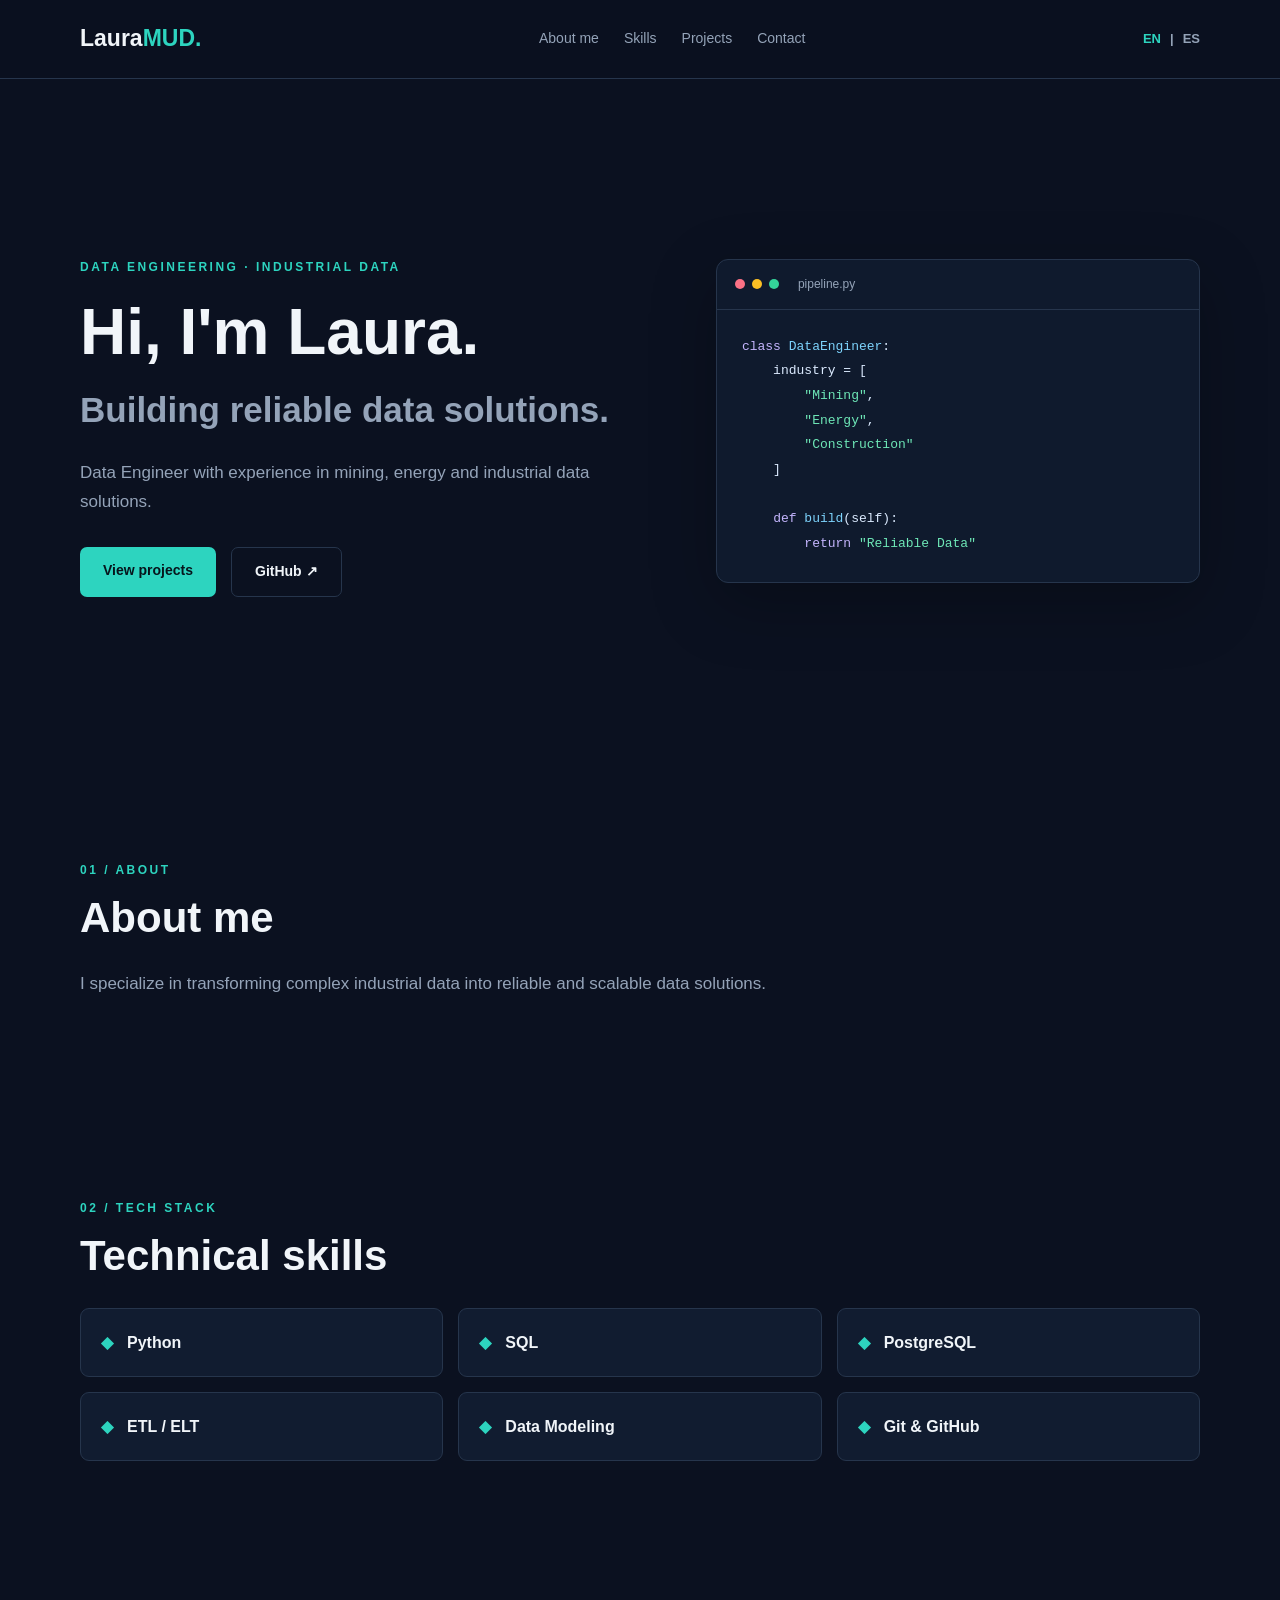
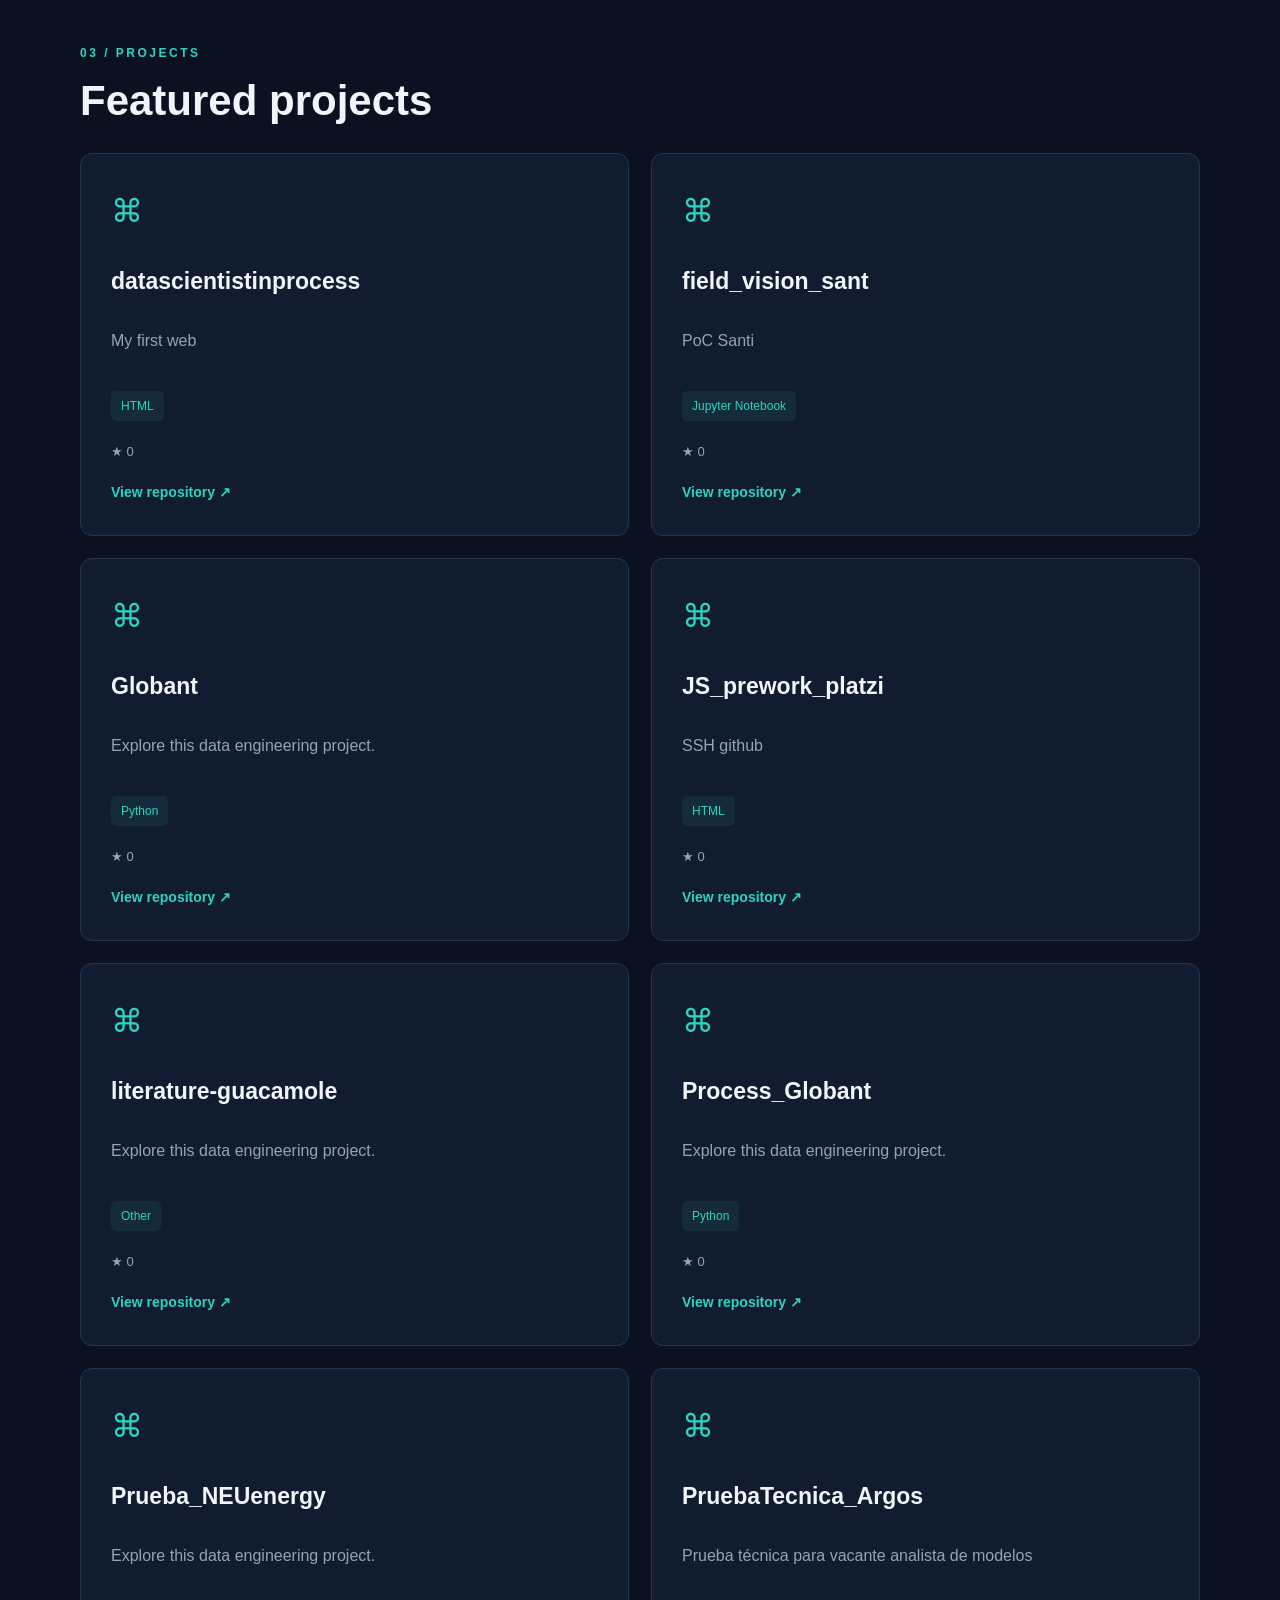
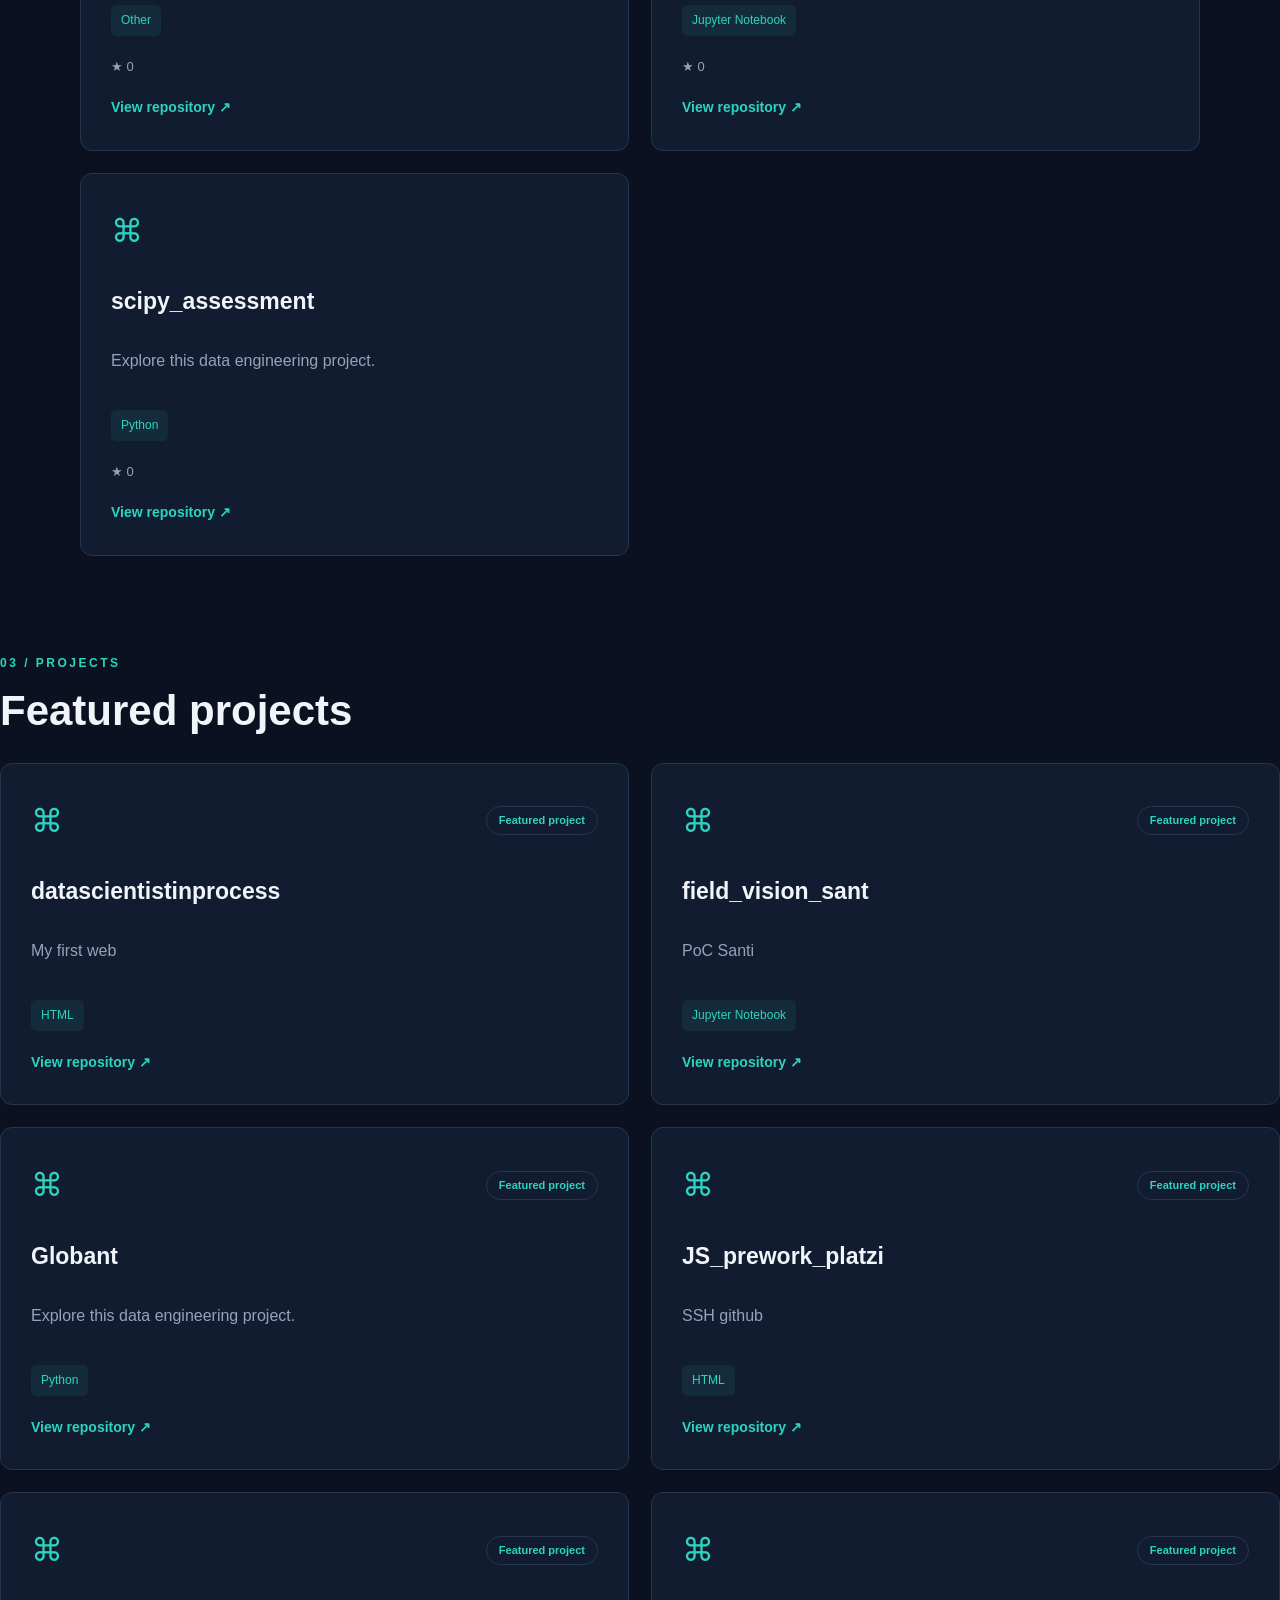
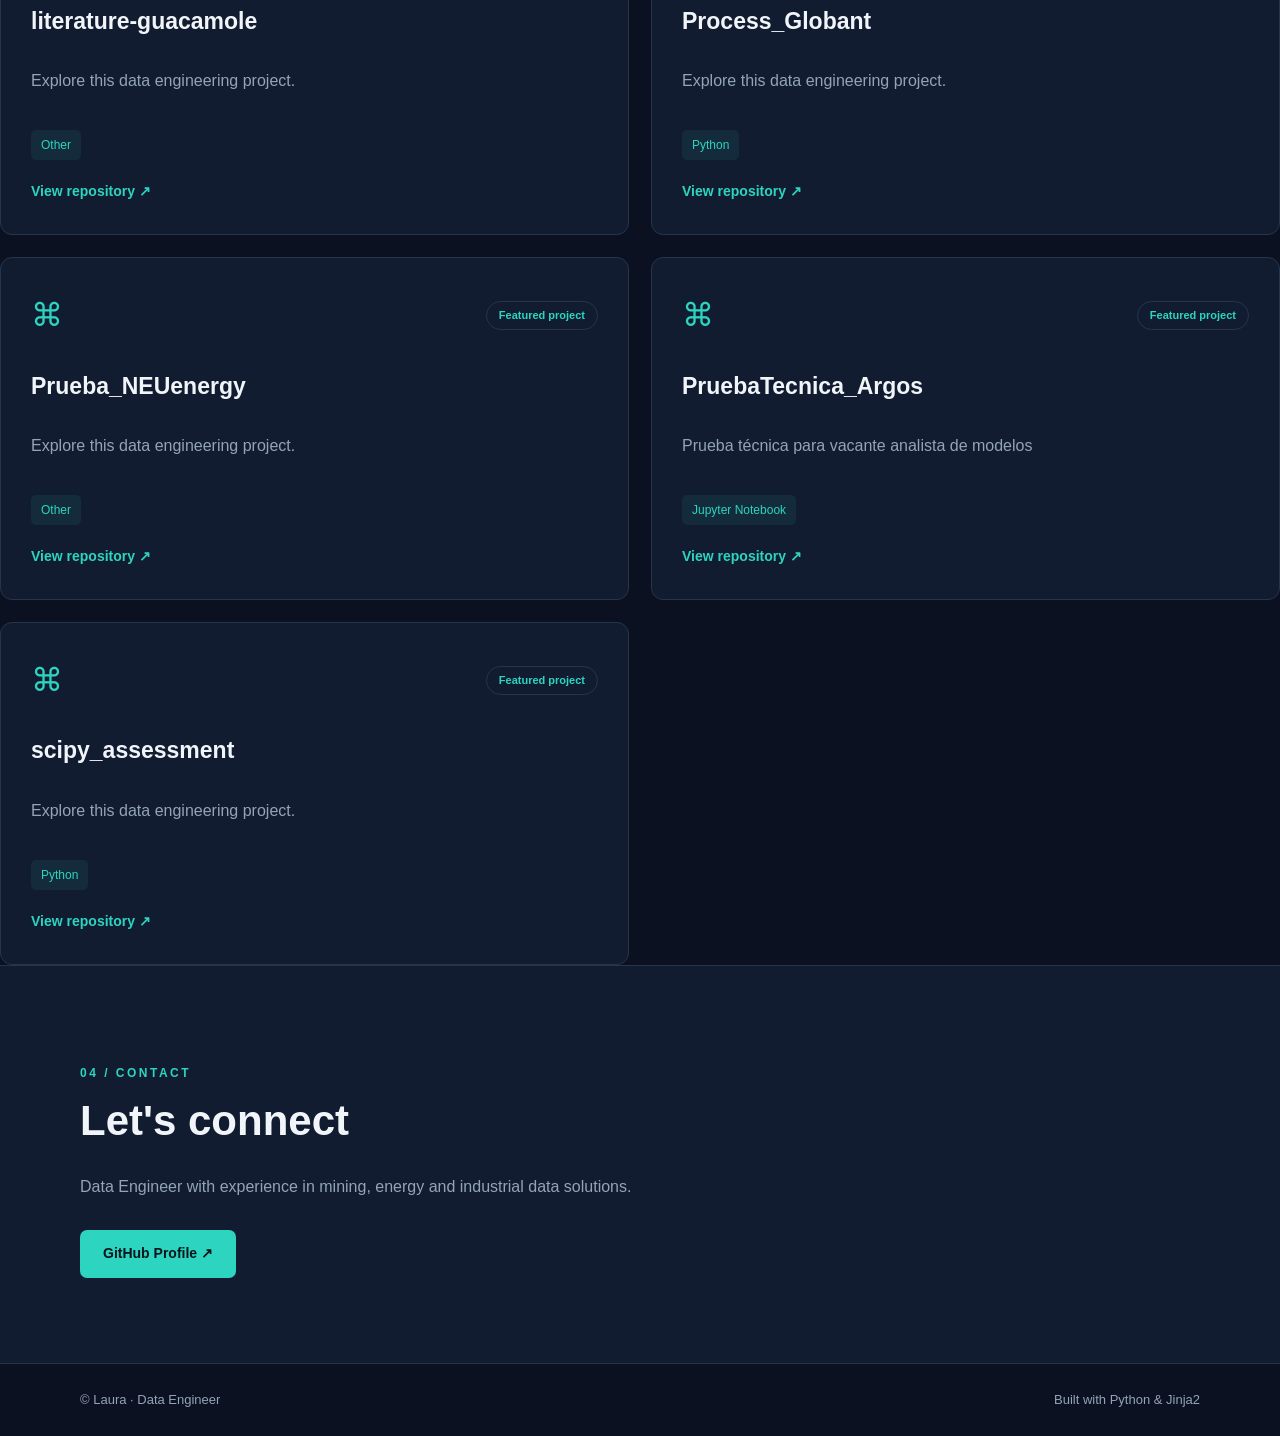
==== docs/index.html @ f6bfea3d "Initial commit: data engineering portfolio" ====
<!DOCTYPE html><html lang="en"><head><meta charset="UTF-8"><meta name="viewport" content="width=device-width, initial-scale=1"><meta http-equiv="refresh" content="0;url=en/"><title>Laura | Data Engineer</title></head><body><p><a href="en/">Enter portfolio</a></p></body></html>
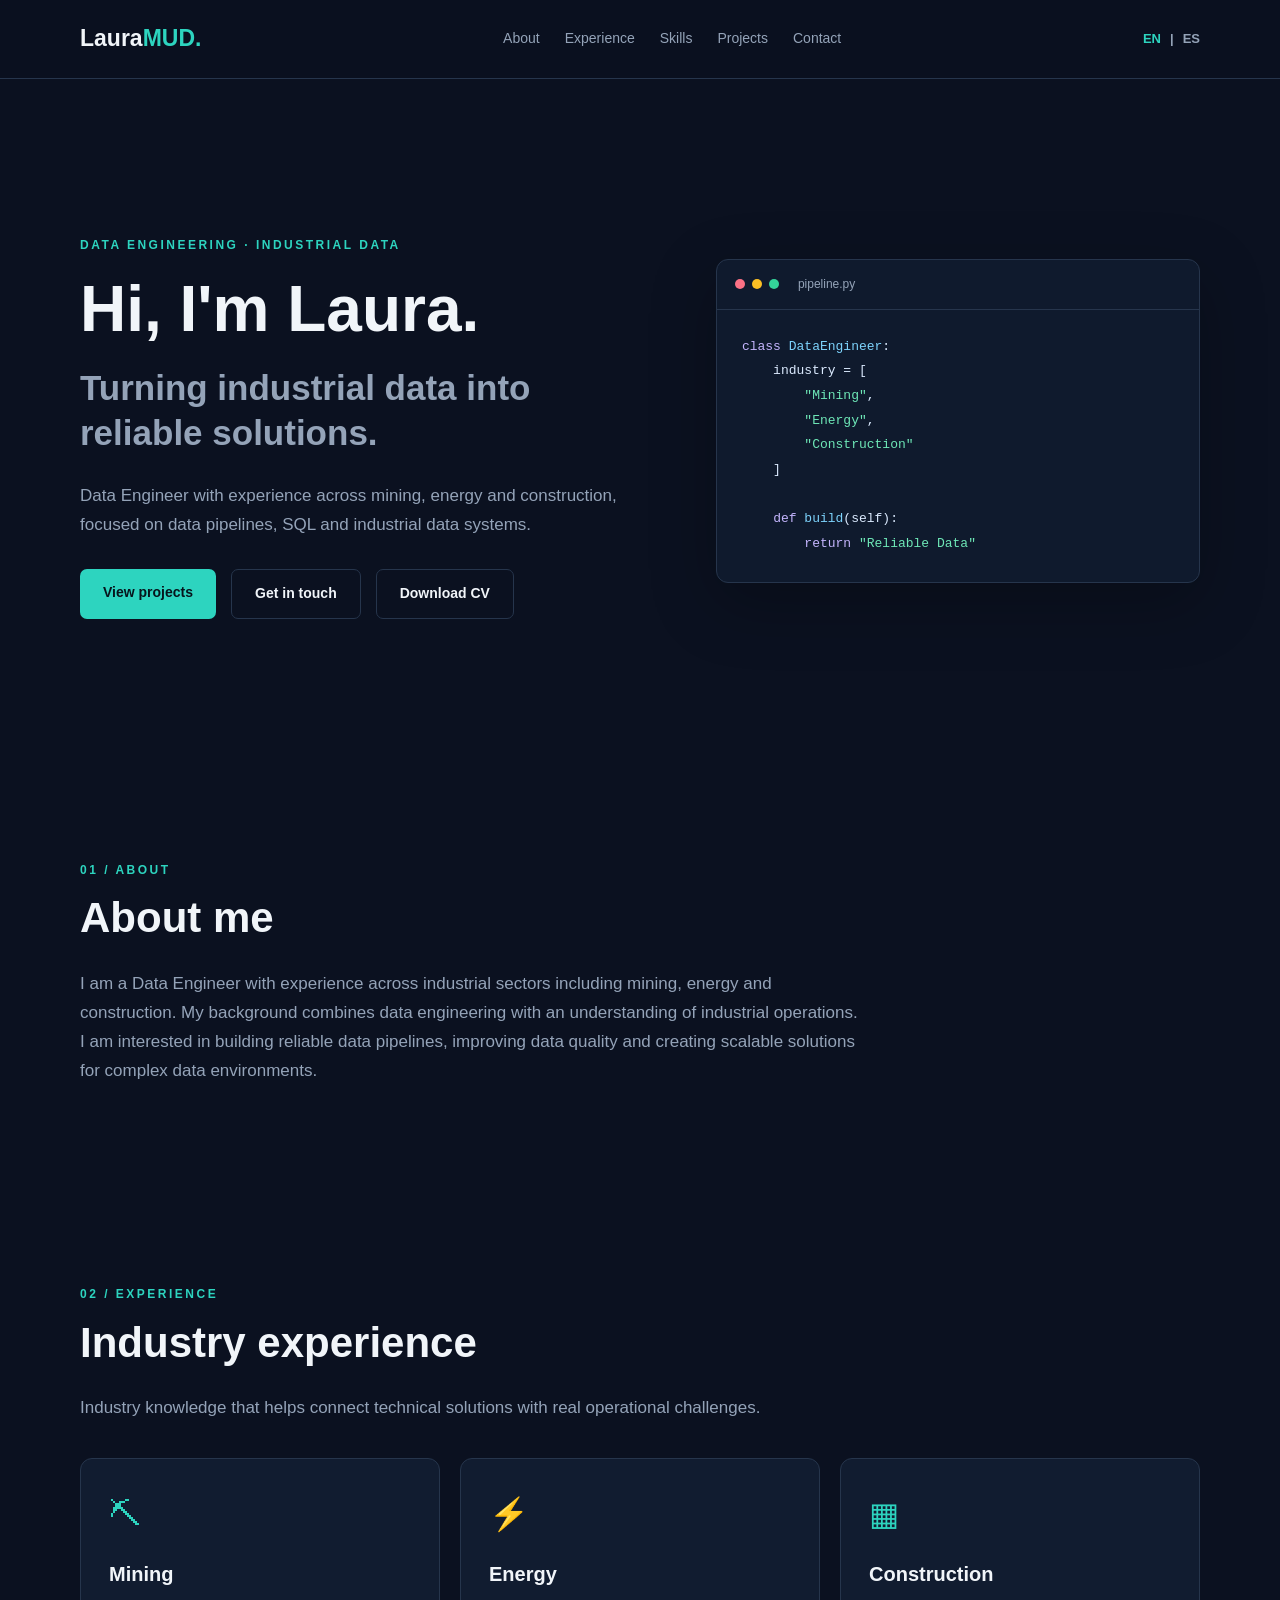
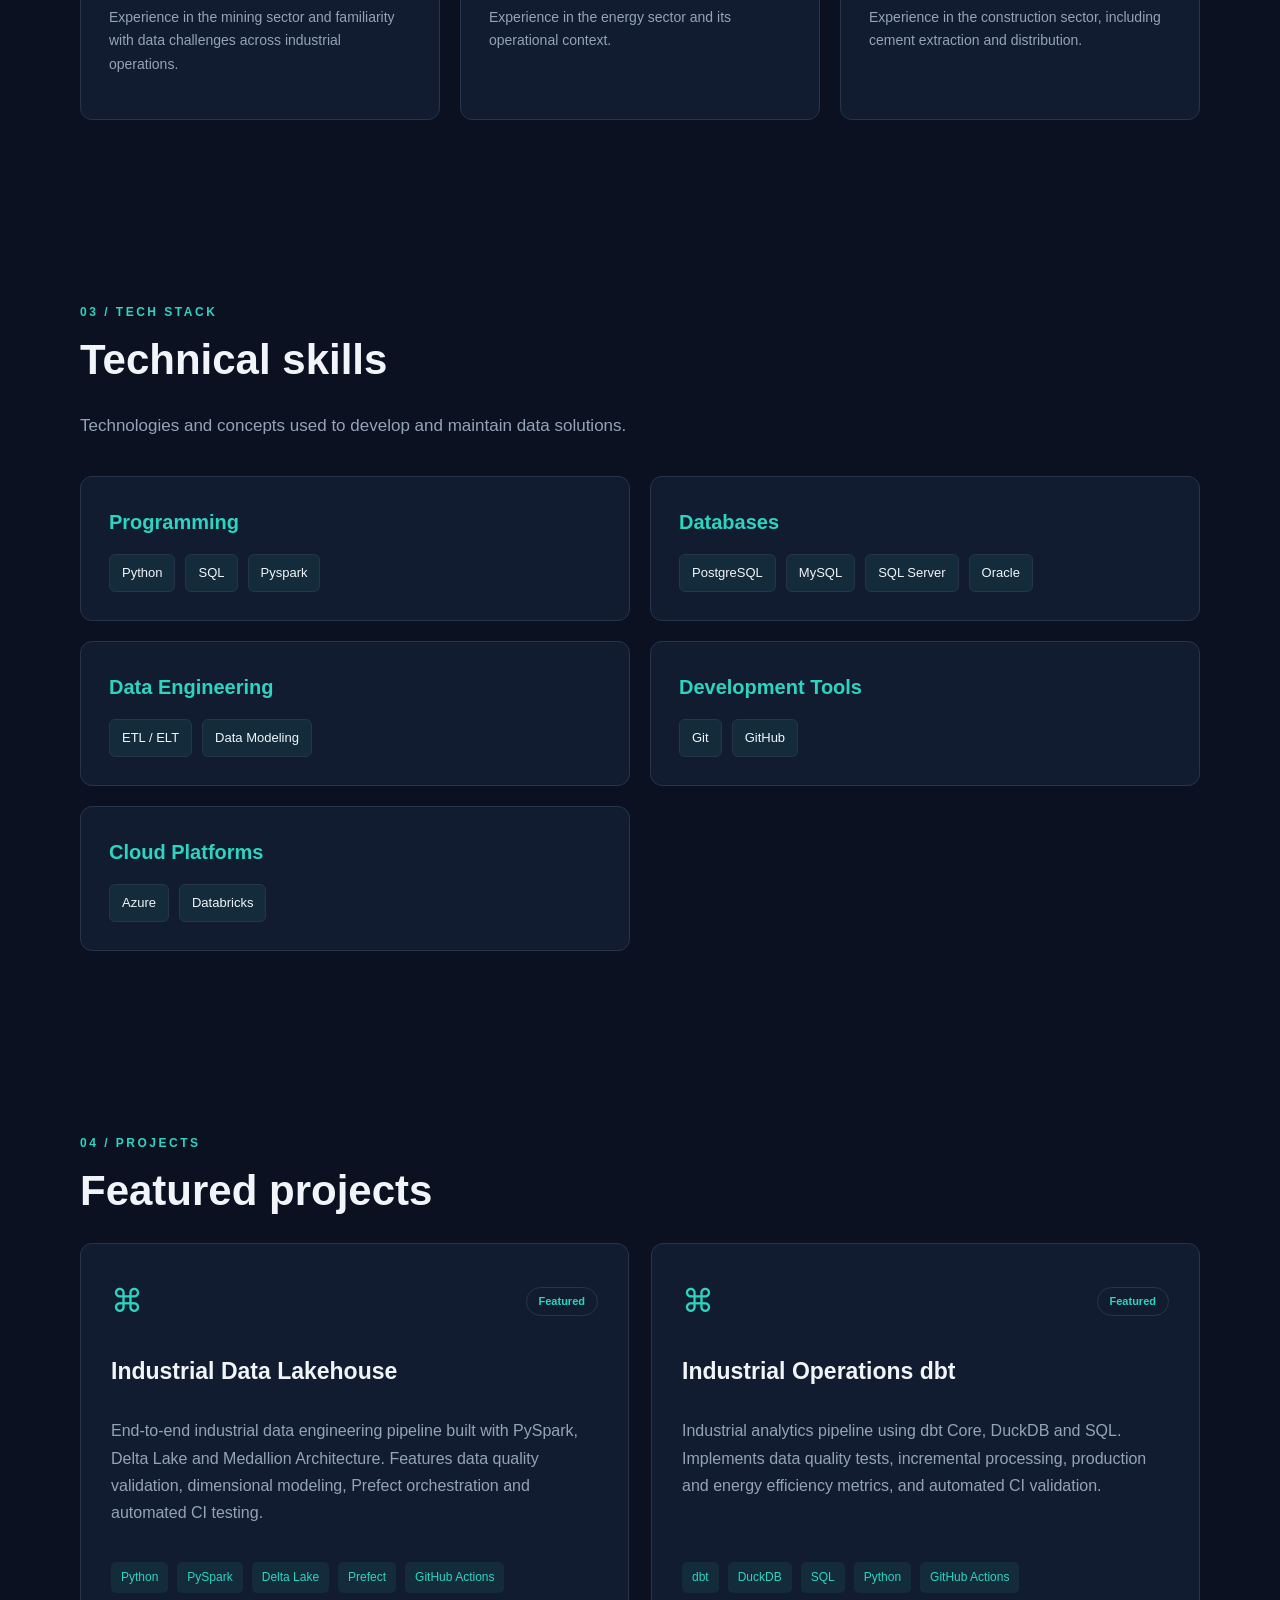
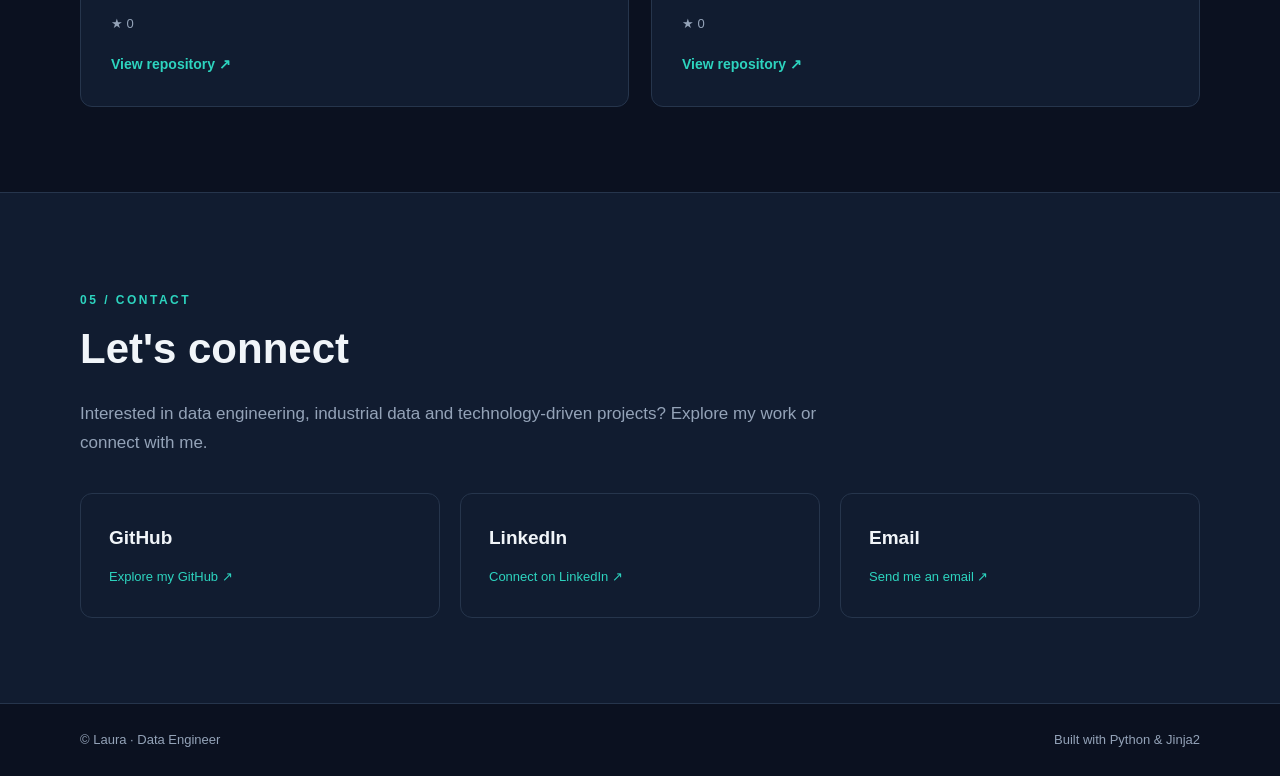
==== commit 6ef4c049: "feat(portfolio): build bilingual professional portfolio with curated projects and CVs" ====
--- a/docs/index.html
+++ b/docs/index.html
@@ -1 +1,15 @@
-<!DOCTYPE html><html lang="en"><head><meta charset="UTF-8"><meta name="viewport" content="width=device-width, initial-scale=1"><meta http-equiv="refresh" content="0;url=en/"><title>Laura | Data Engineer</title></head><body><p><a href="en/">Enter portfolio</a></p></body></html>+<!DOCTYPE html>
+<html lang="en">
+<head>
+    <meta charset="UTF-8">
+    <meta name="viewport"
+          content="width=device-width, initial-scale=1">
+    <meta http-equiv="refresh" content="0;url=en/">
+    <title>Laura | Data Engineer</title>
+</head>
+<body>
+    <p>
+        <a href="en/">Enter portfolio</a>
+    </p>
+</body>
+</html>
